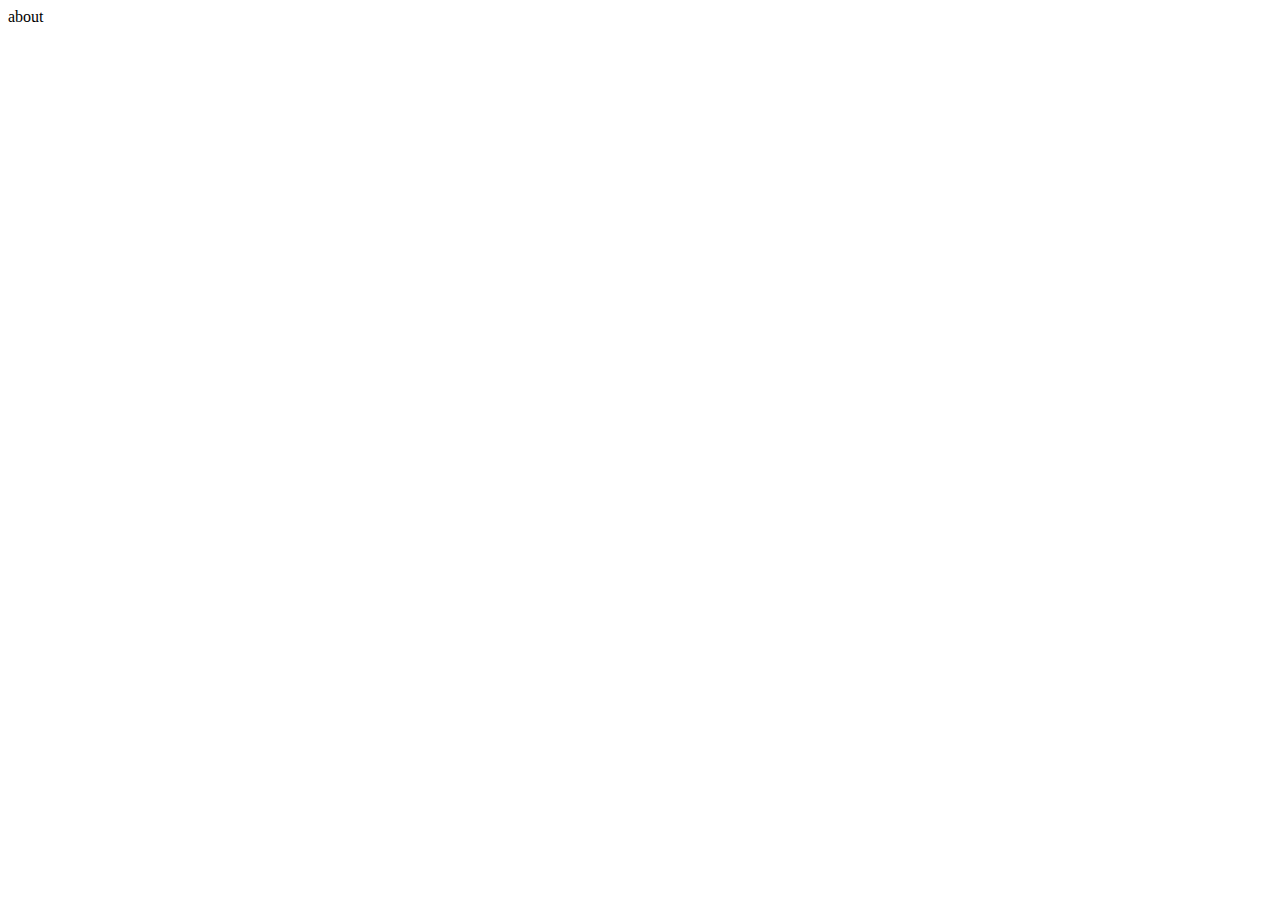
==== about.html @ 3f39b09b "新增" ====
<!DOCTYPE html>
<html lang="en">
<head>
    <meta charset="UTF-8">
    <meta http-equiv="X-UA-Compatible" content="IE=edge">
    <meta name="viewport" content="width=device-width, initial-scale=1.0">
    <title>Document</title>
</head>
<body>
    about
</body>
</html>
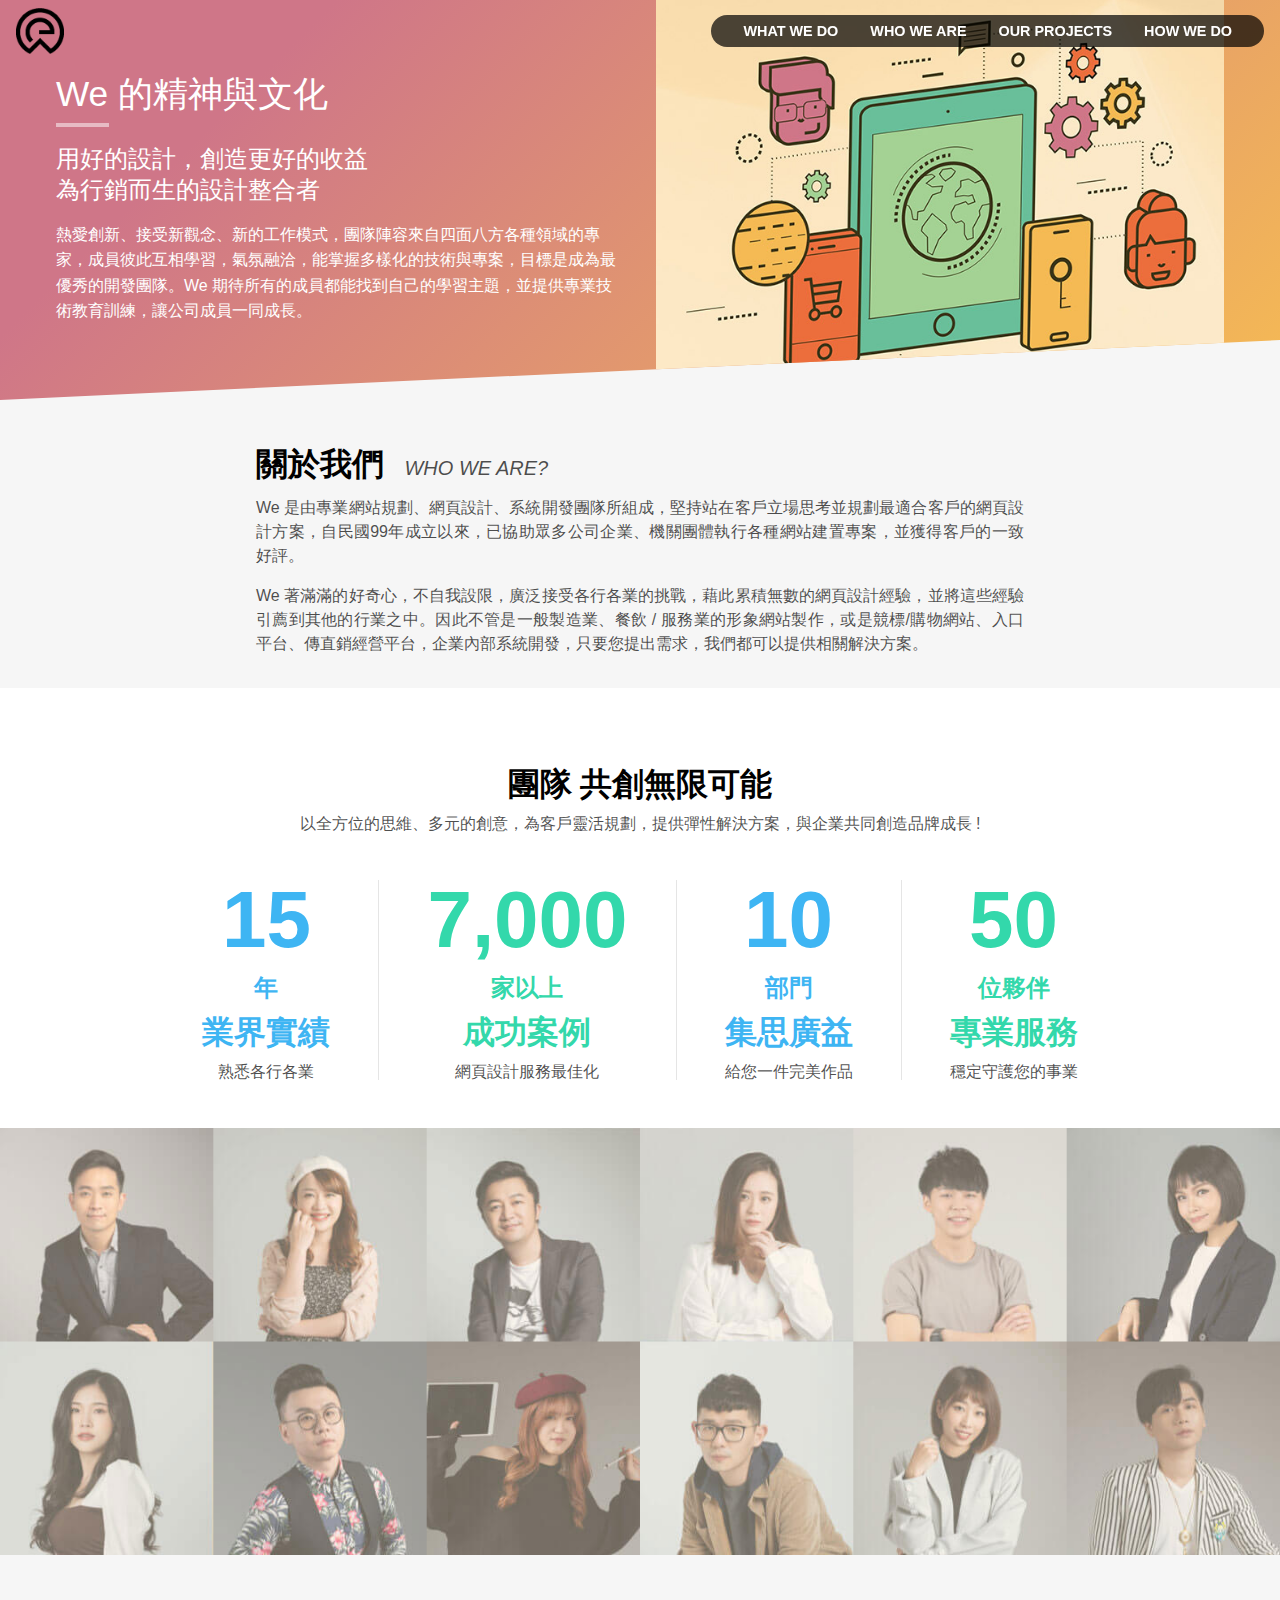
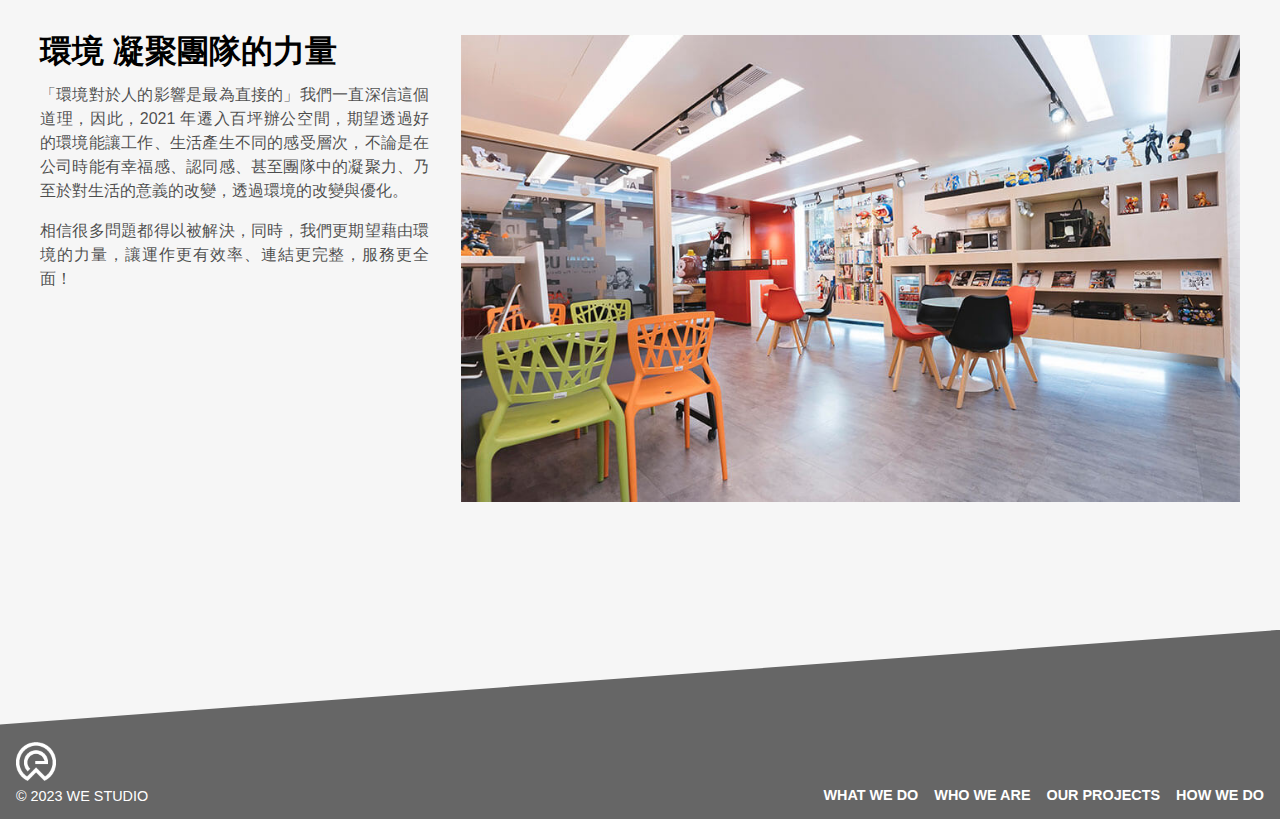
==== commit dd2335b2: "works,process upload" ====
--- a/about.html
+++ b/about.html
@@ -1,12 +1,173 @@
 <!DOCTYPE html>
-<html lang="en">
+<html lang="zh-Hant-TW">
+
 <head>
     <meta charset="UTF-8">
     <meta http-equiv="X-UA-Compatible" content="IE=edge">
     <meta name="viewport" content="width=device-width, initial-scale=1.0">
-    <title>Document</title>
+    <meta name="keywords" content="網頁設計, 網站設計, 網頁收益, 網頁創新">
+    <meta name="description" content="熱愛創新、接受新觀念、新的工作模式，團隊陣容來自四面八方各種領域的專家，成員彼此互相學習，氣氛融洽，能掌握多樣化的技術與專案，目標是成為最優秀的開發團隊。We 期待所有的成員都能找到自己的學習主題，並提供專業技術教育訓練，讓公司成員一同成長。">
+    <meta property="og:url" content="https://shaofun.github.io/wanderer/about.html">
+    <meta property="og:type" content="website">
+    <meta property="og:title" content="關於我們 - We studio">
+    <meta property="og:description" content="熱愛創新、接受新觀念、新的工作模式，團隊陣容來自四面八方各種領域的專家，成員彼此互相學習，氣氛融洽，能掌握多樣化的技術與專案，目標是成為最優秀的開發團隊。We 期待所有的成員都能找到自己的學習主題，並提供專業技術教育訓練，讓公司成員一同成長。">
+    <meta property="og:image" content="https://shaofun.github.io/wanderer/images/og-about.png">
+    <meta property="og:locale" content="zh_TW">
+    <title>關於我們 - We studio</title>
+    <link rel="shortcut icon" href="./images/logo-header.png" type="image/x-icon">
+    <link rel="stylesheet" href="./style/reset.css">
+    <link rel="stylesheet" href="./style/all.css">
+    <link rel="stylesheet" href="./style/master.css">
+    <link rel="stylesheet" href="./style/about.css">
+    <link rel="stylesheet" href="https://cdnjs.cloudflare.com/ajax/libs/font-awesome/6.4.2/css/all.min.css" integrity="sha512-z3gLpd7yknf1YoNbCzqRKc4qyor8gaKU1qmn+CShxbuBusANI9QpRohGBreCFkKxLhei6S9CQXFEbbKuqLg0DA==" crossorigin="anonymous" referrerpolicy="no-referrer" />
 </head>
+
 <body>
-    about
+    <header class="header">
+        <div class="header-head">
+            <a href="./">
+                <img class="header-img header-img-logo" width="60" height="58" src="./images/logo-header.png" alt="We Studio">
+            </a>
+        </div>
+        <div class="header-body">
+            <nav class="header-nav">
+                <ul class="header-ul">
+                    <li class="header-li">
+                        <a class="header-link" href="./service.html">what we do</a>
+                    </li>
+                    <li class="header-li">
+                        <a class="header-link" href="./about.html">who we are</a>
+                    </li>
+                    <li class="header-li">
+                        <a class="header-link" href="./works.html">our projects</a>
+                    </li>
+                    <li class="header-li">
+                        <a class="header-link" href="process.html">how we do</a>
+                    </li>
+                </ul>
+                <button class="header-btn header-btn-xmark" type="button">
+                    <i class="fa-solid fa-xmark"></i>
+                </button>
+            </nav>
+        </div>
+        <div class="header-foot">
+            <button class="header-btn header-btn-bars" type="button">
+                <i class="fa-solid fa-bars"></i>
+            </button>
+        </div>
+    </header>
+
+    <div class="banner banner-about">
+        <div class="banner-container container mx-auto">
+            <div class="banner-head">
+                <h1 class="banner-title banner-title-line">We 的精神與文化</h1>
+                <p class="banner-desc banner-desc-lg">用好的設計，創造更好的收益 <br>為行銷而生的設計整合者</p>
+                <p class="banner-desc">熱愛創新、接受新觀念、新的工作模式，團隊陣容來自四面八方各種領域的專家，成員彼此互相學習，氣氛融洽，能掌握多樣化的技術與專案，目標是成為最優秀的開發團隊。We 期待所有的成員都能找到自己的學習主題，並提供專業技術教育訓練，讓公司成員一同成長。</p>
+            </div>
+            <div class="banner-body">
+                <img class="banner-img banner-img-fit" src="./images/banner-about.jpg" width="700" height="926" alt="We 的服務">
+            </div>
+        </div>
+    </div>
+
+    <main class="main">
+        <header class="main-head container-md mx-auto">
+            <h2 class="main-title">
+                <span class="main-cht">關於我們</span>
+                <small class="main-small">who we are?</small>
+            </h2>
+            <p class="main-desc">We 是由專業網站規劃、網頁設計、系統開發團隊所組成，堅持站在客戶立場思考並規劃最適合客戶的網頁設計方案，自民國99年成立以來，已協助眾多公司企業、機關團體執行各種網站建置專案，並獲得客戶的一致好評。</p>
+            <p class="main-desc">We 著滿滿的好奇心，不自我設限，廣泛接受各行各業的挑戰，藉此累積無數的網頁設計經驗，並將這些經驗引薦到其他的行業之中。因此不管是一般製造業、餐飲 / 服務業的形象網站製作，或是競標/購物網站、入口平台、傳直銷經營平台，企業內部系統開發，只要您提出需求，我們都可以提供相關解決方案。</p>
+        </header>
+        <div class="main-body">
+            <section class="state">
+                <header class="state-head">
+                    <h4 class="state-title">團隊 共創無限可能</h4>
+                    <p class="state-desc">以全方位的思維、多元的創意，為客戶靈活規劃，提供彈性解決方案，與企業共同創造品牌成長 !</p>
+                </header>
+                <div class="state-body">
+                    <ul class="state-ul">
+                        <li class="state-li">
+                            <span class="state-number">15</span>
+                            <span class="state-unit">年</span>
+                            <strong class="state-term">業界實績</strong>
+                            <span class="state-tips">熟悉各行各業</span>
+                        </li>
+                        <li class="state-li">
+                            <span class="state-number">7,000</span>
+                            <span class="state-unit">家以上</span>
+                            <strong class="state-term">成功案例</strong>
+                            <span class="state-tips">網頁設計服務最佳化</span>
+                        </li>
+                        <li class="state-li">
+                            <span class="state-number">10</span>
+                            <span class="state-unit">部門</span>
+                            <strong class="state-term">集思廣益</strong>
+                            <span class="state-tips">給您一件完美作品</span>
+                        </li>
+                        <li class="state-li">
+                            <span class="state-number">50</span>
+                            <span class="state-unit">位夥伴</span>
+                            <strong class="state-term">專業服務</strong>
+                            <span class="state-tips">穩定守護您的事業</span>
+                        </li>
+                    </ul>
+                </div>
+                <footer class="state-foot">
+                    <picture>
+                        <source media="(min-width: 481px)" srcset="./images/masters.jpg">
+                        <source media="(max-width: 480px)" srcset="./images/masters2.jpg">
+                        <img class="state-img" src="./images/masters.jpg" alt="業界專家" width="1440" height="480">
+                    </picture>
+                </footer>
+            </section>
+
+            <div class="env container mx-auto">
+                <div class="env-head">
+                    <h4 class="env-title">環境 凝聚團隊的力量</h4>
+                    <p class="env-desc">「環境對於人的影響是最為直接的」我們一直深信這個道理，因此，2021 年遷入百坪辦公空間，期望透過好的環境能讓工作、生活產生不同的感受層次，不論是在公司時能有幸福感、認同感、甚至團隊中的凝聚力、乃至於對生活的意義的改變，透過環境的改變與優化。</p>
+                    <p class="env-desc">相信很多問題都得以被解決，同時，我們更期望藉由環境的力量，讓運作更有效率、連結更完整，服務更全面！</p>
+                </div>
+                <div class="env-body">
+                    <img class="env-img" src="./images/env.jpg" alt="工作環境" width="">
+                </div>
+            </div>
+
+        </div>
+    </main>
+
+    <footer class="footer">
+        <div class="footer-head">
+            <img class="footer-img footer-img-logo" src="./images/logo-footer.png" width="60" height="58" alt="We studio">
+            <p class="footer-desc">&copy; 2023 we studio</p>
+        </div>
+        <div class="footer-body">
+            <ul class="footer-ul">
+                <li class="footer-li">
+                    <a class="footer-link" href="./service.html">what we do</a>
+                </li>
+                <li class="footer-li">
+                    <a class="footer-link" href="./about.html">who we are</a>
+                </li>
+                <li class="footer-li">
+                    <a class="footer-link" href="./works.html">our projects</a>
+                </li>
+                <li class="footer-li">
+                    <a class="footer-link" href="process.html">how we do</a>
+                </li>
+            </ul>
+        </div>
+    </footer>
+
+    <aside class="aside">
+        <div class="aside-head">
+            <a class="aside-link aside-link-top" href="#">
+                <i class="fa-regular fa-circle-up"></i>
+            </a>
+        </div>
+    </aside>    
+
+
 </body>
+
 </html>--- a/style/all.css
+++ b/style/all.css
@@ -0,0 +1,310 @@
+@charset "utf-8";
+
+html {
+    scroll-behavior: smooth;
+}
+
+body {
+    font-family: Arial, Helvetica, "微軟正黑體", sans-serif;
+}
+
+img {
+    vertical-align: bottom;
+}
+
+/* helper --------------------------------------- */
+
+.container {
+    max-width: 1200px;
+    box-sizing: border-box;
+}
+
+.container-md {
+    max-width: 800px;
+    box-sizing: border-box;
+}
+
+.mx-auto {
+    margin-left: auto;
+    margin-right: auto;
+}
+
+/* header ------------------------------ */
+
+.header {
+    display: flex;
+    justify-content: space-between;
+    align-items: center;
+    position: fixed;
+    z-index: 10;
+    /* background-color: pink; */
+    width: 100%;
+}
+
+.header-head, .header-body, .header-foot {
+    padding: .5rem 1rem;
+    box-sizing: border-box;
+}
+
+.header-head {
+    /* background-color: pink; */
+    width: 80px;
+}
+
+.header-body {
+    /* background-color: yellowgreen; */
+}
+
+.header-foot, .header-btn-xmark {
+    display: none;
+}
+
+.header-ul {
+    display: flex;
+    background-color: rgba(0, 0, 0, .7);
+    padding: .5rem 1rem;
+    border-radius: 30px;
+}
+
+.header-li {
+    margin-left: 1rem;
+    margin-right: 1rem;
+}
+
+.header-link {
+    color: #fff;
+    text-decoration: none;
+    text-transform: uppercase;
+    font-weight: 600;
+    font-size: .9rem;
+    transition-duration: .3s;
+}
+
+.header-link:hover {
+    color: #cf7688;
+}
+
+.header-img {
+    max-width: 100%;
+    height: auto;
+}
+
+/* banner --------------------------- */
+.banner {
+    color: #fff;
+    background-image: linear-gradient(135deg, #cf7688 20%, #f5ba54 100%);
+    clip-path: polygon(0 0, 100% 0, 100% 85%, 0 100%);
+}
+
+.banner-container {
+    display: flex;
+    align-items: center;
+}
+
+.banner-index .banner-head {
+    display: flex;
+    flex-direction: column;
+    width: 40%;
+    padding-top: 3rem;
+}
+
+.banner-index .banner-body {
+    position: relative;
+    width: 60%;
+    padding-top: 3rem;
+}
+
+.banner-head, .banner-body {
+    width: 50%;
+    padding-left: 1rem;
+    padding-right: 1rem;
+    box-sizing: border-box;
+}
+
+.banner-title {
+    font-size: 2.2rem;
+    margin-bottom: 2rem;
+}
+
+.banner-small {
+    text-transform: uppercase;
+    font-size: 1.5rem;
+    margin-top: .5rem;
+    display: block;
+}
+
+.banner-subTitle {
+    margin-bottom: 2rem;
+    font-size: 1.75rem;
+    line-height: 1.5;
+    color: rgba(255, 255, 255, .7);
+}
+
+.banner-desc {
+    line-height: 1.6;
+}
+
+.banner-desc + .banner-desc {
+    margin-top: 1rem;
+}
+
+.banner-desc-lg {
+    font-size: 1.5rem;
+    line-height: 1.3;
+}
+
+.banner-ul {
+    display: flex;
+    text-transform: uppercase;
+    font-weight: 600;
+    color: rgba(255, 255, 255, .3);
+    margin-bottom: 4rem;
+}
+
+.banner-li + .banner-li {
+    margin-left: 1rem;
+    position: relative;
+}
+
+.banner-li + .banner-li::before {
+    content: "";
+    position: absolute;
+    top: .4rem;
+    left: -.6rem;
+    width: 4px;
+    height: 4px;
+    background-color: rgba(255, 255, 255, .3);
+}
+
+.banner-ul-order1 {
+    order: -1;
+}
+
+.banner-btns {
+    margin-top: 2rem;
+}
+
+.banner-btn {
+    color: #fff;
+    text-decoration: none;
+    text-transform: uppercase;
+    border: solid 2px #fff;
+    padding: 1rem 3rem;
+    display: inline-block;
+    border-radius: 5px;
+    transition-duration: .3s;
+}
+
+.banner-btn:hover {
+    background-color: rgba(255, 255, 255, .2);
+}
+
+.banner-img {
+    max-width: 100%;
+    height: auto;
+}
+
+.banner-img-fit {
+    height: 400px;
+    object-fit: cover;
+}
+
+.banner-img-mobile, .banner-img-pad {
+    position: absolute;
+}
+
+.banner-img-mobile {
+    bottom: 5rem;
+    left: 0;
+}
+
+.banner-img-pad {
+    bottom: -2rem;
+    right: 1rem;
+}
+
+.banner-img-desktop {
+    margin-left: 4.5rem;
+}
+
+.banner-title-line {
+    position: relative;
+}
+
+.banner-title-line::after {
+    content: "";
+    position: absolute;
+    width: 1.5em;
+    border-top: solid 4px rgba(255, 255, 255, .5);
+    left: 0;
+    bottom: -1rem;
+}
+
+/* footer ---------------------------- */
+
+.footer {
+    background-color: #666;
+    display: flex;
+    justify-content: space-between;
+    align-items: flex-end;
+    padding: 7rem 1rem 1rem;
+    clip-path: polygon(0 50%, 100% 0, 100% 100%, 0 100%);
+}
+
+.footer-img {
+    max-width: 100%;
+    height: auto;
+}
+
+.footer-img-logo {
+    max-width: 40px;
+    margin-bottom: .5rem;
+}
+
+.footer-desc {
+    font-size: .9rem;
+    color: #fff;
+    text-transform: uppercase;
+}
+
+.footer-ul {
+    display: flex;
+}
+
+.footer-li {
+    margin-left: 1rem;
+}
+
+.footer-link {
+    color: #fff;
+    text-decoration: none;
+    text-transform: uppercase;
+    font-weight: 600;
+    font-size: .9rem;
+    transition-duration: .3s;
+}
+
+.footer-link:hover {
+    color: #cf7688;
+}
+
+/* aside ------------------------------------------- */
+
+.aside {
+    position: fixed;
+    right: 1rem;
+    bottom: 15rem;
+}
+
+.aside-link {
+    color: rgba(0, 0, 0, .2);
+    transition-duration: .3s;
+}
+
+.aside-link:hover {
+    color: rgba(0, 0, 0, .5);
+}
+
+.aside-link-top {
+    font-size: 3rem;
+}--- a/style/master.css
+++ b/style/master.css
@@ -0,0 +1,51 @@
+@charset "utf-8";
+
+body {
+    background-color: #f6f6f6;
+}
+
+/* main ------------------------------ */
+
+.main {
+    padding-top: 2rem;
+    padding-bottom: 2rem;
+}
+
+.main-head, .main-body {
+    padding: 1rem;
+}
+
+.main-cht {
+    font-size: 2rem;
+    font-weight: 600;
+}
+
+.main-small {
+    margin-left: 1rem;
+    text-transform: uppercase;
+    font-size: 1.25rem;
+    font-style: italic;
+    color: rgba(0, 0, 0, .7);
+}
+
+.main-desc {
+    margin-top: 1rem;
+    line-height: 1.5;
+    color: rgba(0, 0, 0, .7);
+    text-align: justify;
+}
+
+/* grid --------------------------- */
+
+.grid {
+    display: grid;
+    gap: 2rem;
+}
+
+.grid-3 {
+    grid-template-columns: repeat(3, 1fr);
+}
+
+.grid-4 {
+    grid-template-columns: repeat(4, 1fr);
+}
--- a/style/about.css
+++ b/style/about.css
@@ -0,0 +1,125 @@
+@charset "utf-8";
+
+/* state ----------------------------------- */
+
+.state {
+    background-color: #fff;
+    padding-top: 5rem;
+    margin-left: -1rem;
+    margin-right: -1rem;
+}
+
+.state-head {
+    text-align: center;
+}
+
+.state-body {
+    margin-top: 3rem;
+    margin-bottom: 3rem;
+}
+
+.state-title {
+    font-size: 2rem;
+    font-weight: 600;
+}
+
+.state-desc {
+    margin-top: 1rem;
+    color: rgba(0,0,0,.7);
+}
+
+.state-img {
+    width: 100%;
+    height: auto;
+}
+
+.state-ul {
+    display: flex;
+    justify-content: center;
+}
+
+.state-li {
+    text-align: center;
+
+}
+
+.state-li + .state-li {
+    border-left: solid 1px rgba(0, 0, 0, .1);
+}
+
+.state-li .state-number,
+.state-li .state-unit,
+.state-li .state-term {
+    color: #3eb5f3;
+}
+
+.state-li:nth-child(even) .state-number,
+.state-li:nth-child(even) .state-unit,
+.state-li:nth-child(even) .state-term {
+    color: #33d8ab;
+}
+
+.state-number, .state-unit, .state-term, .state-tips {
+    display: block;
+    margin-left: 3rem;
+    margin-right: 3rem;
+}
+
+.state-number, .state-unit, .state-term {
+    font-weight: 600;
+}
+
+.state-unit, .state-term {
+    margin-top: 1rem;
+    margin-bottom: 1rem;
+}
+
+.state-number {
+    font-size: 5rem;
+}
+
+.state-unit {
+    font-size: 1.5rem;
+}
+
+.state-term {
+    font-size: 2rem;
+}
+
+.state-tips {
+    color: rgba(0,0,0,.7);
+}
+
+/* env-------------------------------------------------------------- */
+
+.env {
+    display: flex;
+    gap: 2rem;
+    padding-top: 5rem;
+    padding-bottom: 5rem;
+}
+
+.env-head {
+    width: 33.33333333%;
+}
+
+.env-body {
+    width: 66.66666666%;
+}
+
+.env-title {
+    font-size: 2rem;
+    font-weight: 600;
+}
+
+.env-img {
+    max-width: 100%;
+    height: auto;
+}
+
+.env-desc {
+    margin-top: 1rem;
+    line-height: 1.5;
+    text-align: justify;
+    color: rgba(0, 0, 0, .7);
+}